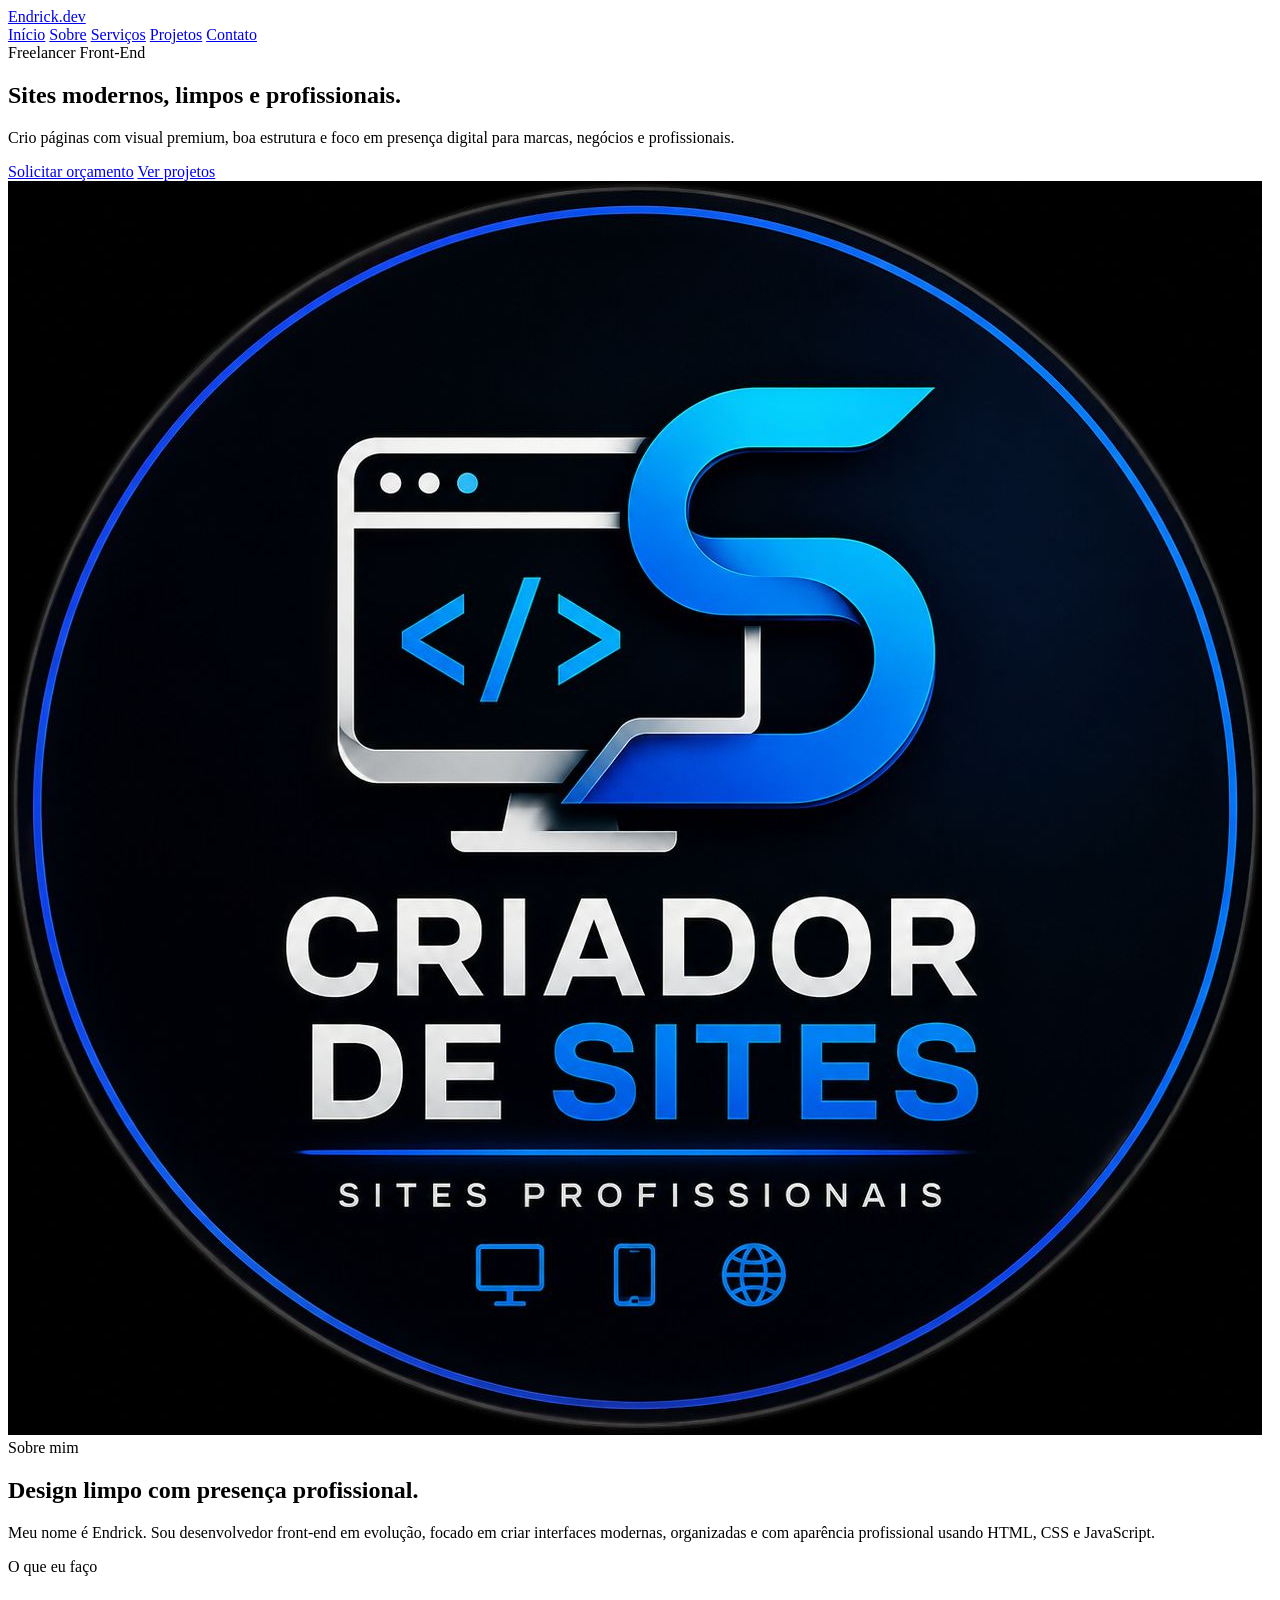
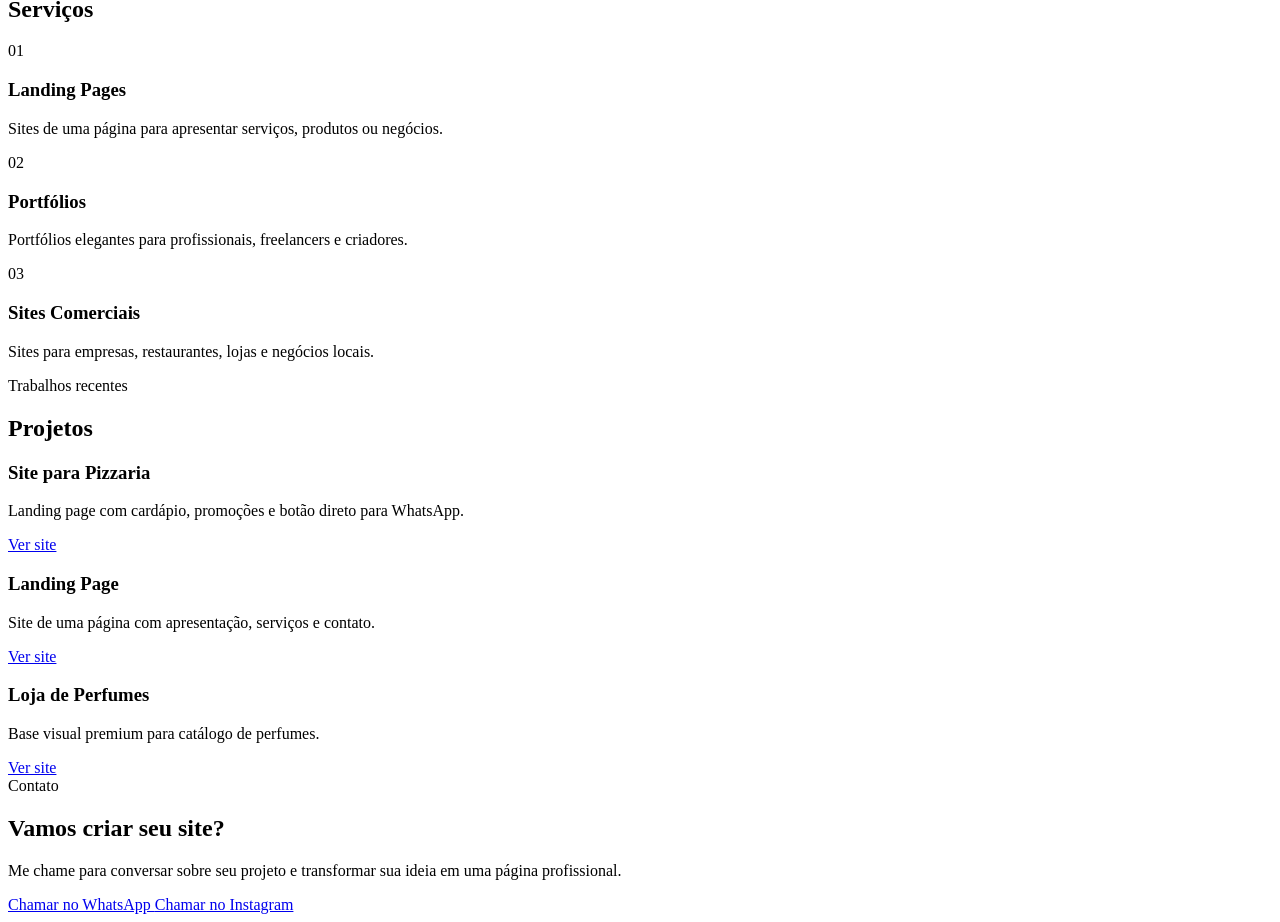
==== index.html @ 62204394 "Rename Portfolio.html to index.html" ====
<!DOCTYPE html>
<html lang="pt-BR">

<head>
  <meta charset="UTF-8">
  <meta name="viewport" content="width=device-width, initial-scale=1.0">
  <title>Endrick | Portfólio</title>
  <link rel="stylesheet" href="styles.css">
</head>

<body>

  <header class="header">
    <a href="#inicio" class="logo">Endrick.dev</a>

    <nav class="menu">
      <a href="#inicio">Início</a>
      <a href="#sobre">Sobre</a>
      <a href="#servicos">Serviços</a>
      <a href="#projetos">Projetos</a>
      <a href="#contato">Contato</a>
    </nav>
  </header>

  <main>

    <section id="inicio" class="hero">
      <div class="hero-texto">
        <span class="tag">Freelancer Front-End</span>

        <h1>Sites modernos, limpos e profissionais.</h1>

        <p>
          Crio páginas com visual premium, boa estrutura e foco em presença digital
          para marcas, negócios e profissionais.
        </p>

        <div class="botoes">
          <a href="#contato" class="botao principal">Solicitar orçamento</a>
          <a href="#projetos" class="botao">Ver projetos</a>
        </div>
      </div>

      <div class="hero-foto">
        <div class="foto-perfil">
          <img src="img/Endrick.dev PIC.jpeg" alt="Foto de perfil">
        </div>
      </div>
    </section>

    <section id="sobre" class="sobre">
      <span class="tag">Sobre mim</span>

      <h2>Design limpo com presença profissional.</h2>

      <p>
        Meu nome é Endrick. Sou desenvolvedor front-end em evolução, focado em criar
        interfaces modernas, organizadas e com aparência profissional usando HTML,
        CSS e JavaScript.
      </p>
    </section>

    <section id="servicos" class="servicos">
      <span class="tag">O que eu faço</span>

      <h2>Serviços</h2>

      <div class="grid">
        <div class="card">
          <span>01</span>
          <h3>Landing Pages</h3>
          <p>Sites de uma página para apresentar serviços, produtos ou negócios.</p>
        </div>

        <div class="card">
          <span>02</span>
          <h3>Portfólios</h3>
          <p>Portfólios elegantes para profissionais, freelancers e criadores.</p>
        </div>

        <div class="card">
          <span>03</span>
          <h3>Sites Comerciais</h3>
          <p>Sites para empresas, restaurantes, lojas e negócios locais.</p>
        </div>
      </div>
    </section>

    <section id="projetos" class="projetos">

      <span class="tag">Trabalhos recentes</span>
      <h2>Projetos</h2>

      <div class="projetos-grid">

        <div class="projeto pizzaria">
          <div class="overlay">
            <h3>Site para Pizzaria</h3>
            <p>Landing page com cardápio, promoções e botão direto para WhatsApp.</p>
            <a href="https://snoweu.github.io/pizzaria.index/" target="_blank">Ver site</a>
          </div>
        </div>

        <div class="projeto landing">
          <div class="overlay">
            <h3>Landing Page</h3>
            <p>Site de uma página com apresentação, serviços e contato.</p>
            <a href="https://snoweu.github.io/landing-page-by-endrick.dev/" target="_blank">Ver site</a>
          </div>

        </div>

        <div class="projeto perfume">
          <div class="overlay">
            <h3>Loja de Perfumes</h3>
            <p>Base visual premium para catálogo de perfumes.</p>
            <a href="https://snoweu.github.io/sao-vicente-perfumaria/" target="_blank">Ver site</a>
          </div>
        </div>

      </div>

    </section>

    </section>

    <section id="contato" class="contato">
      <span class="tag">Contato</span>

      <h2>Vamos criar seu site?</h2>

      <p>
        Me chame para conversar sobre seu projeto e transformar sua ideia em uma
        página profissional.
      </p>

      <div class="botoes contato-botoes">
        <a href="https://wa.me/5513981195155" target="_blank" class="botao principal">
          Chamar no WhatsApp
        </a>

        <a href="https://www.instagram.com/rrendrick/" target="_blank" class="botao">
          Chamar no Instagram
        </a>
      </div>
    </section>

  </main>

</body>

</html>
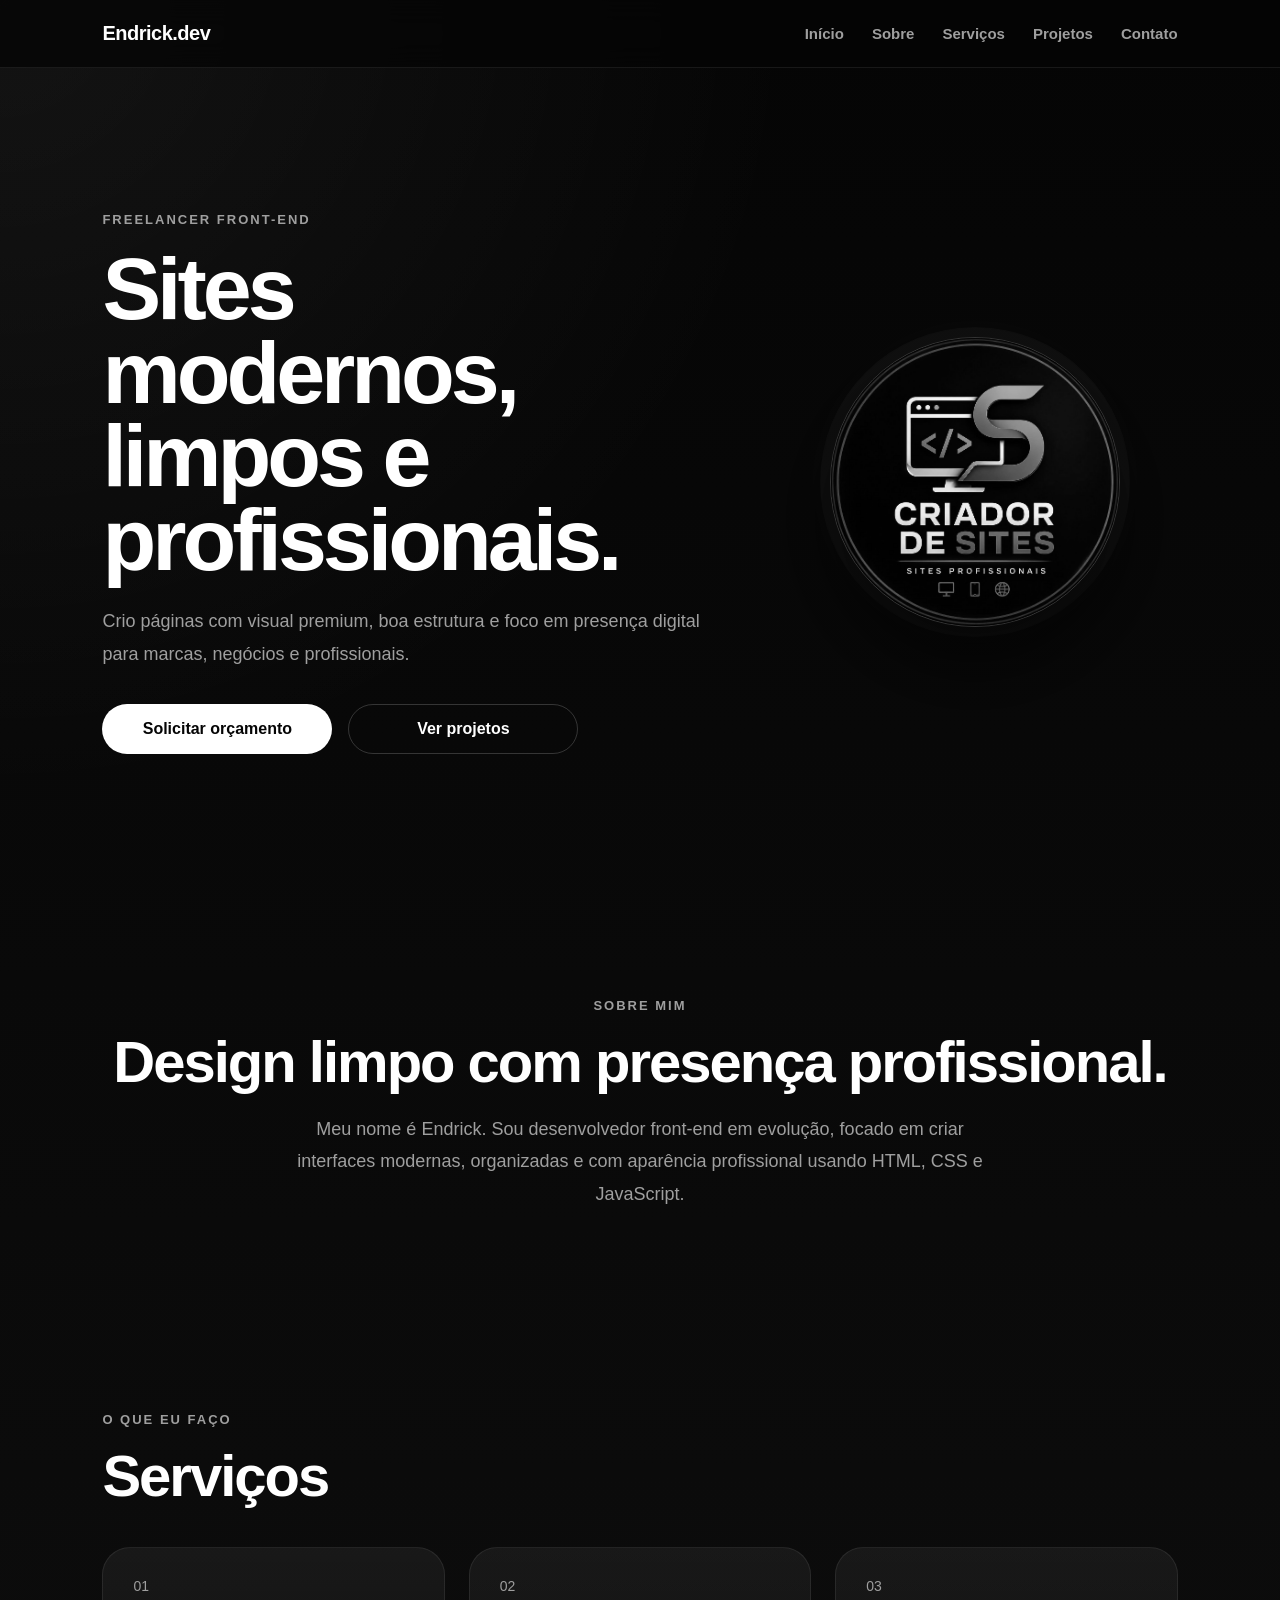
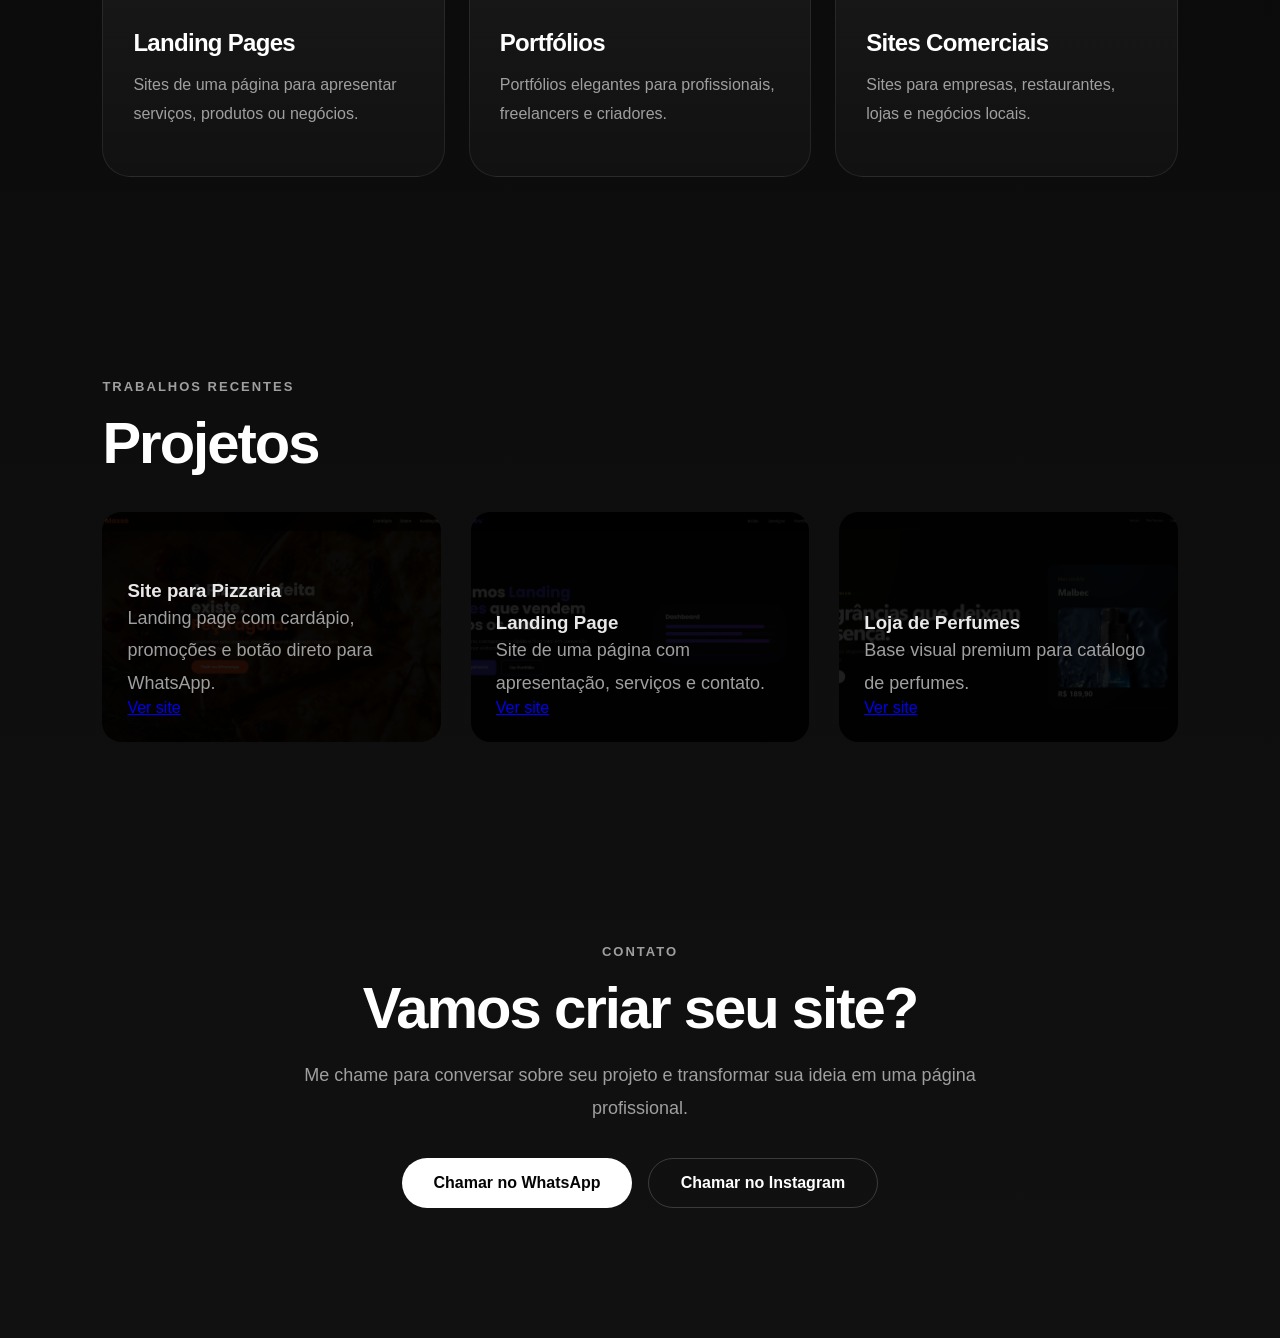
==== commit 41b8ef39: "Update index.html" ====
--- a/index.html
+++ b/index.html
@@ -105,7 +105,7 @@
           <div class="overlay">
             <h3>Landing Page</h3>
             <p>Site de uma página com apresentação, serviços e contato.</p>
-            <a href="https://snoweu.github.io/landing-page-by-endrick.dev/" target="_blank">Ver site</a>
+            <a href="https://snoweu.github.io/Landing-page/" target="_blank">Ver site</a>
           </div>
 
         </div>
--- a/styles.css
+++ b/styles.css
@@ -0,0 +1,415 @@
+* {
+  margin: 0;
+  padding: 0;
+  box-sizing: border-box;
+}
+
+html {
+  scroll-behavior: smooth;
+}
+
+:root {
+  --preto: #050505;
+  --preto-2: #0d0d0d;
+  --cinza: #151515;
+  --cinza-2: #222;
+  --branco: #ffffff;
+  --texto: #e8e8e8;
+  --texto-fraco: #9f9f9f;
+  --borda: rgba(255, 255, 255, 0.08);
+}
+
+body {
+  font-family: 'Segoe UI', Arial, sans-serif;
+  background:
+    radial-gradient(circle at top left, rgba(255, 255, 255, 0.06), transparent 25%),
+    linear-gradient(180deg, #050505, #111);
+  color: var(--texto);
+  overflow-x: hidden;
+}
+
+.header {
+  width: 100%;
+  padding: 22px 8%;
+  position: sticky;
+  top: 0;
+  z-index: 1000;
+
+  display: flex;
+  align-items: center;
+  justify-content: space-between;
+
+  background: rgba(5, 5, 5, 0.75);
+  backdrop-filter: blur(14px);
+  border-bottom: 1px solid var(--borda);
+}
+
+.logo {
+  color: var(--branco);
+  text-decoration: none;
+  font-size: 20px;
+  font-weight: 800;
+  letter-spacing: -0.5px;
+}
+
+.menu {
+  display: flex;
+  gap: 28px;
+}
+
+.menu a {
+  color: var(--texto-fraco);
+  text-decoration: none;
+  font-size: 15px;
+  font-weight: 600;
+  transition: 0.3s ease;
+}
+
+.menu a:hover {
+  color: var(--branco);
+}
+
+.hero {
+  min-height: 92vh;
+  padding: 90px 8%;
+
+  display: grid;
+  grid-template-columns: 1.2fr 0.8fr;
+  align-items: center;
+  gap: 60px;
+}
+
+.hero-texto {
+  max-width: 760px;
+}
+
+.tag {
+  display: inline-block;
+  margin-bottom: 20px;
+
+  color: var(--texto-fraco);
+  font-size: 13px;
+  font-weight: 700;
+  letter-spacing: 2px;
+  text-transform: uppercase;
+}
+
+h1 {
+  max-width: 800px;
+  margin-bottom: 24px;
+
+  color: var(--branco);
+  font-size: clamp(46px, 7vw, 88px);
+  line-height: 0.95;
+  letter-spacing: -4px;
+}
+
+h2 {
+  margin-bottom: 22px;
+
+  color: var(--branco);
+  font-size: clamp(34px, 5vw, 58px);
+  line-height: 1;
+  letter-spacing: -2px;
+}
+
+p {
+  color: var(--texto-fraco);
+  font-size: 18px;
+  line-height: 1.8;
+}
+
+.hero p,
+.sobre p,
+.contato p {
+  max-width: 700px;
+}
+
+/* FOTO */
+.hero-foto {
+  display: flex;
+  justify-content: center;
+}
+
+.foto-perfil {
+  width: 290px;
+  height: 290px;
+  position: relative;
+}
+
+.foto-perfil img {
+  width: 100%;
+  height: 100%;
+  object-fit: cover;
+
+  border-radius: 50%;
+  display: block;
+  position: relative;
+  z-index: 2;
+
+  border: 1px solid rgba(255, 255, 255, 0.18);
+  filter: grayscale(100%);
+  box-shadow:
+    0 35px 80px rgba(0, 0, 0, 0.7),
+    0 0 0 10px rgba(255, 255, 255, 0.03);
+
+  transition: 0.4s ease;
+}
+
+.foto-perfil::before {
+  content: "";
+  position: absolute;
+  inset: -18px;
+  border-radius: 50%;
+
+  background: radial-gradient(circle, rgba(255, 255, 255, 0.18), transparent 68%);
+  filter: blur(20px);
+  opacity: 0.7;
+  z-index: 1;
+
+  transition: 0.4s ease;
+}
+
+.foto-perfil:hover img {
+  transform: translateY(-8px) scale(1.04);
+  filter: grayscale(0%);
+}
+
+.foto-perfil:hover::before {
+  opacity: 1;
+}
+
+
+.botoes {
+  margin-top: 34px;
+  display: flex;
+  flex-wrap: wrap;
+  gap: 16px;
+}
+
+.botao {
+  width: 230px;
+  padding: 15px 26px;
+  border-radius: 999px;
+
+  text-align: center;
+  text-decoration: none;
+  color: var(--branco);
+  font-weight: 700;
+
+  background: transparent;
+  border: 1px solid rgba(255, 255, 255, 0.18);
+
+  transition: 0.3s ease;
+}
+
+.botao:hover {
+  background: var(--branco);
+  color: var(--preto);
+  transform: translateY(-4px);
+}
+
+.botao.principal {
+  background: var(--branco);
+  color: var(--preto);
+}
+
+.botao.principal:hover {
+  background: transparent;
+  color: var(--branco);
+}
+
+section {
+  padding: 100px 8%;
+}
+
+.sobre,
+.contato {
+  text-align: center;
+}
+
+.sobre p,
+.contato p {
+  margin: 0 auto;
+}
+
+.grid {
+  margin-top: 42px;
+
+  display: grid;
+  grid-template-columns: repeat(3, 1fr);
+  gap: 24px;
+}
+
+.card {
+  display: flex;
+  flex-direction: column;
+  align-items: flex-start;
+  min-height: 230px;
+  padding: 30px;
+  border-radius: 28px;
+
+  background: linear-gradient(180deg, rgba(255, 255, 255, 0.055), rgba(255, 255, 255, 0.025));
+  border: 1px solid var(--borda);
+
+  transition: 0.35s ease;
+}
+
+.card:hover {
+  transform: translateY(-8px);
+  border-color: rgba(255, 255, 255, 0.22);
+  background: linear-gradient(180deg, rgba(255, 255, 255, 0.08), rgba(255, 255, 255, 0.035));
+}
+
+.card span {
+  display: block;
+  margin-bottom: 35px;
+
+  color: var(--texto-fraco);
+  font-size: 14px;
+}
+
+.card h3 {
+  margin-bottom: 14px;
+
+  color: var(--branco);
+  font-size: 24px;
+  letter-spacing: -0.7px;
+}
+
+.card p {
+  font-size: 16px;
+}
+
+.contato {
+  padding-bottom: 130px;
+}
+
+.contato-botoes {
+  justify-content: center;
+}
+
+@media (max-width: 900px) {
+  .header {
+    flex-direction: column;
+    gap: 18px;
+  }
+
+  .menu {
+    flex-wrap: wrap;
+    justify-content: center;
+    gap: 18px;
+  }
+
+  .hero {
+    grid-template-columns: 1fr;
+    text-align: center;
+    padding-top: 65px;
+  }
+
+  .hero-foto {
+    order: -1;
+  }
+
+  .hero p {
+    margin: 0 auto;
+  }
+
+  .botoes {
+    justify-content: center;
+  }
+
+  .grid {
+    grid-template-columns: 1fr;
+  }
+
+  .foto-perfil {
+    width: 220px;
+    height: 220px;
+  }
+
+  h1 {
+    letter-spacing: -2px;
+  }
+}
+
+.projetos-grid {
+  display: grid;
+  grid-template-columns: repeat(3, 1fr);
+  gap: 30px;
+  margin-top: 40px;
+}
+
+.projeto {
+  width: 100%;
+  height: 230px;
+  position: relative;
+  overflow: hidden;
+  border-radius: 20px;
+  background-size: cover;
+  background-position: top;
+  transition: .4s;
+}
+
+@media (max-width:900px) {
+
+  .projetos-grid {
+    grid-template-columns: 1fr;
+  }
+
+}
+
+.overlay {
+  position: absolute;
+  inset: 0;
+  background: rgba(0, 0, 0, .65);
+  padding: 25px;
+  display: flex;
+  flex-direction: column;
+  justify-content: flex-end;
+  transition: .4s;
+}
+
+.projeto:hover .overlay {
+  background: rgba(0, 0, 0, .35);
+}
+
+.projeto:hover {
+  transform: translateY(-8px);
+}
+
+.pizzaria {
+  background-image: url("img/pizzaria.png");
+}
+
+.landing {
+  background-image: url("img/landing.png");
+}
+
+.perfume {
+  background-image: url("img/perfumaria.png");
+}
+
+.projeto {
+  position: relative;
+  overflow: hidden;
+  border-radius: 20px;
+}
+
+.projeto::before {
+  content: "";
+  position: absolute;
+  inset: 0;
+  background: rgba(0, 0, 0, .65);
+  /* escurece a imagem */
+  transition: .3s;
+}
+
+.projeto:hover::before {
+  background: rgba(0, 0, 0, .35);
+}
+
+.projeto .conteudo {
+  position: relative;
+  z-index: 2;
+}
